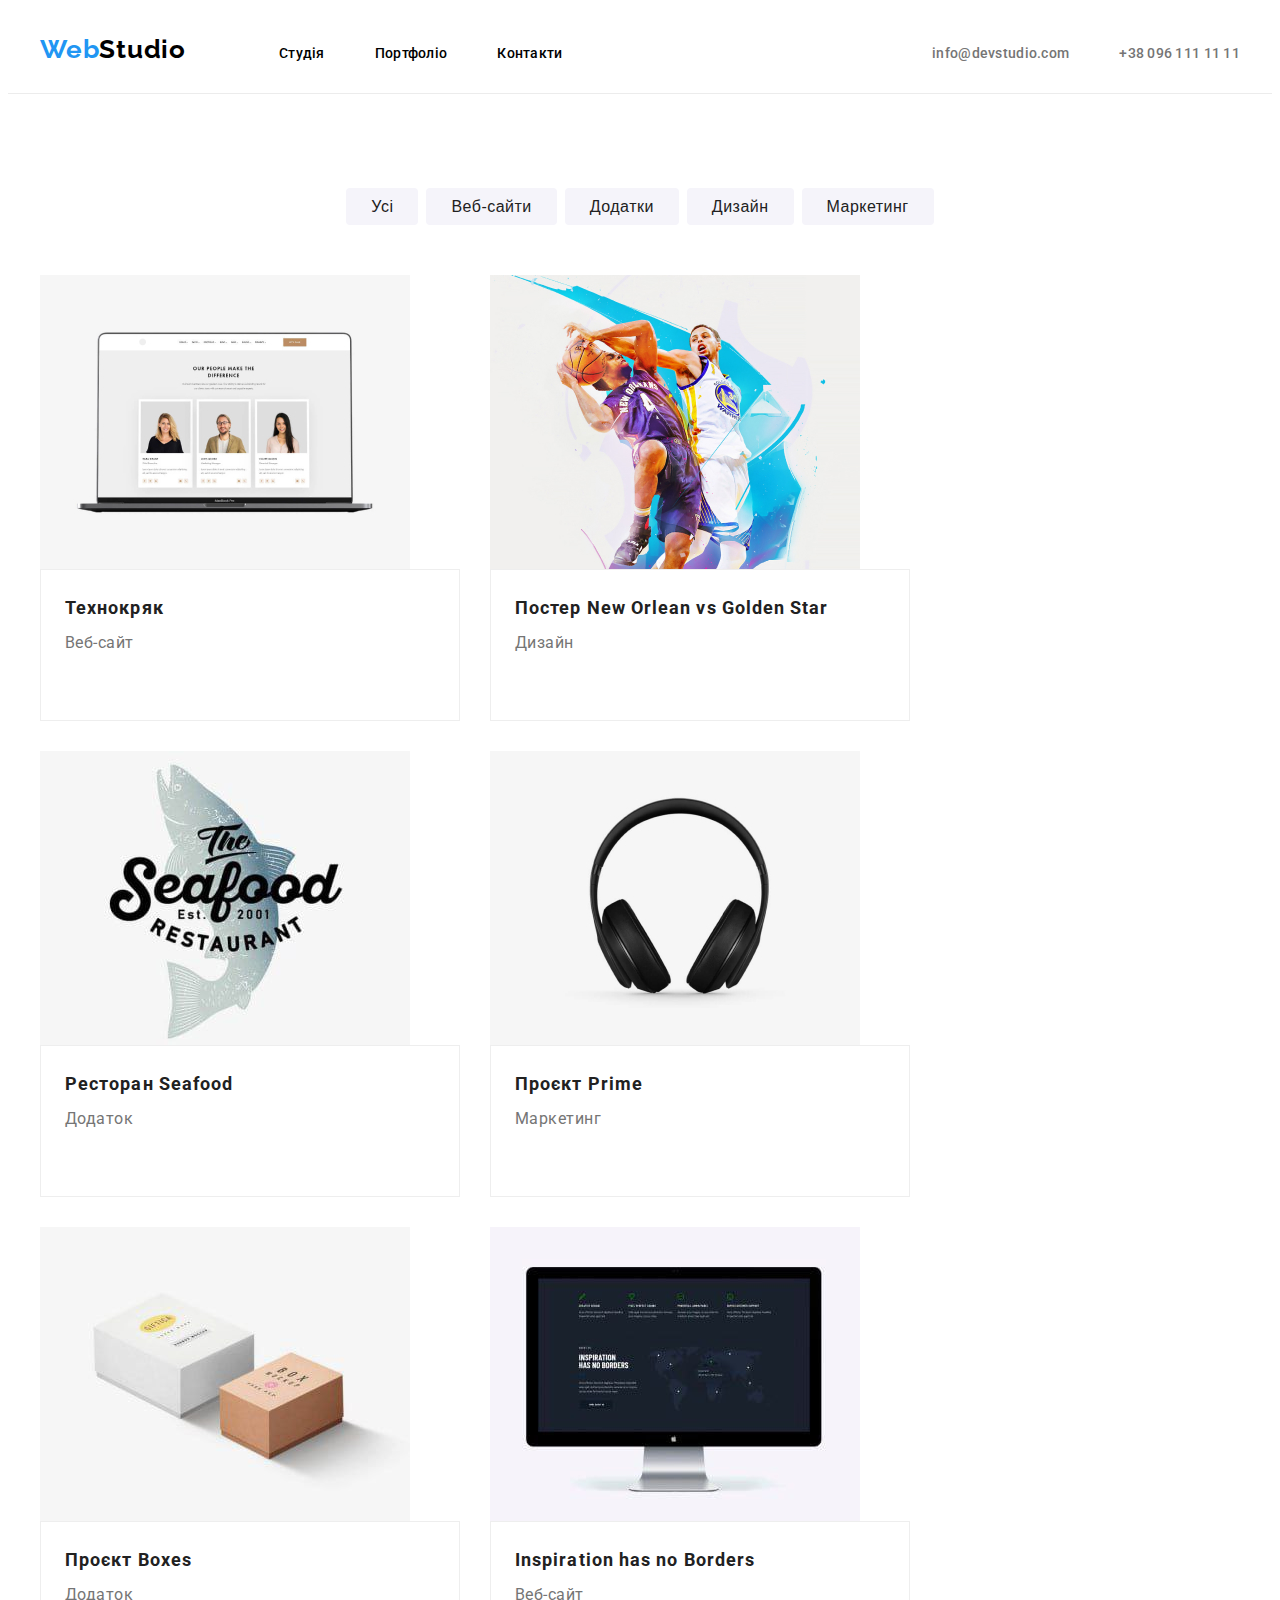
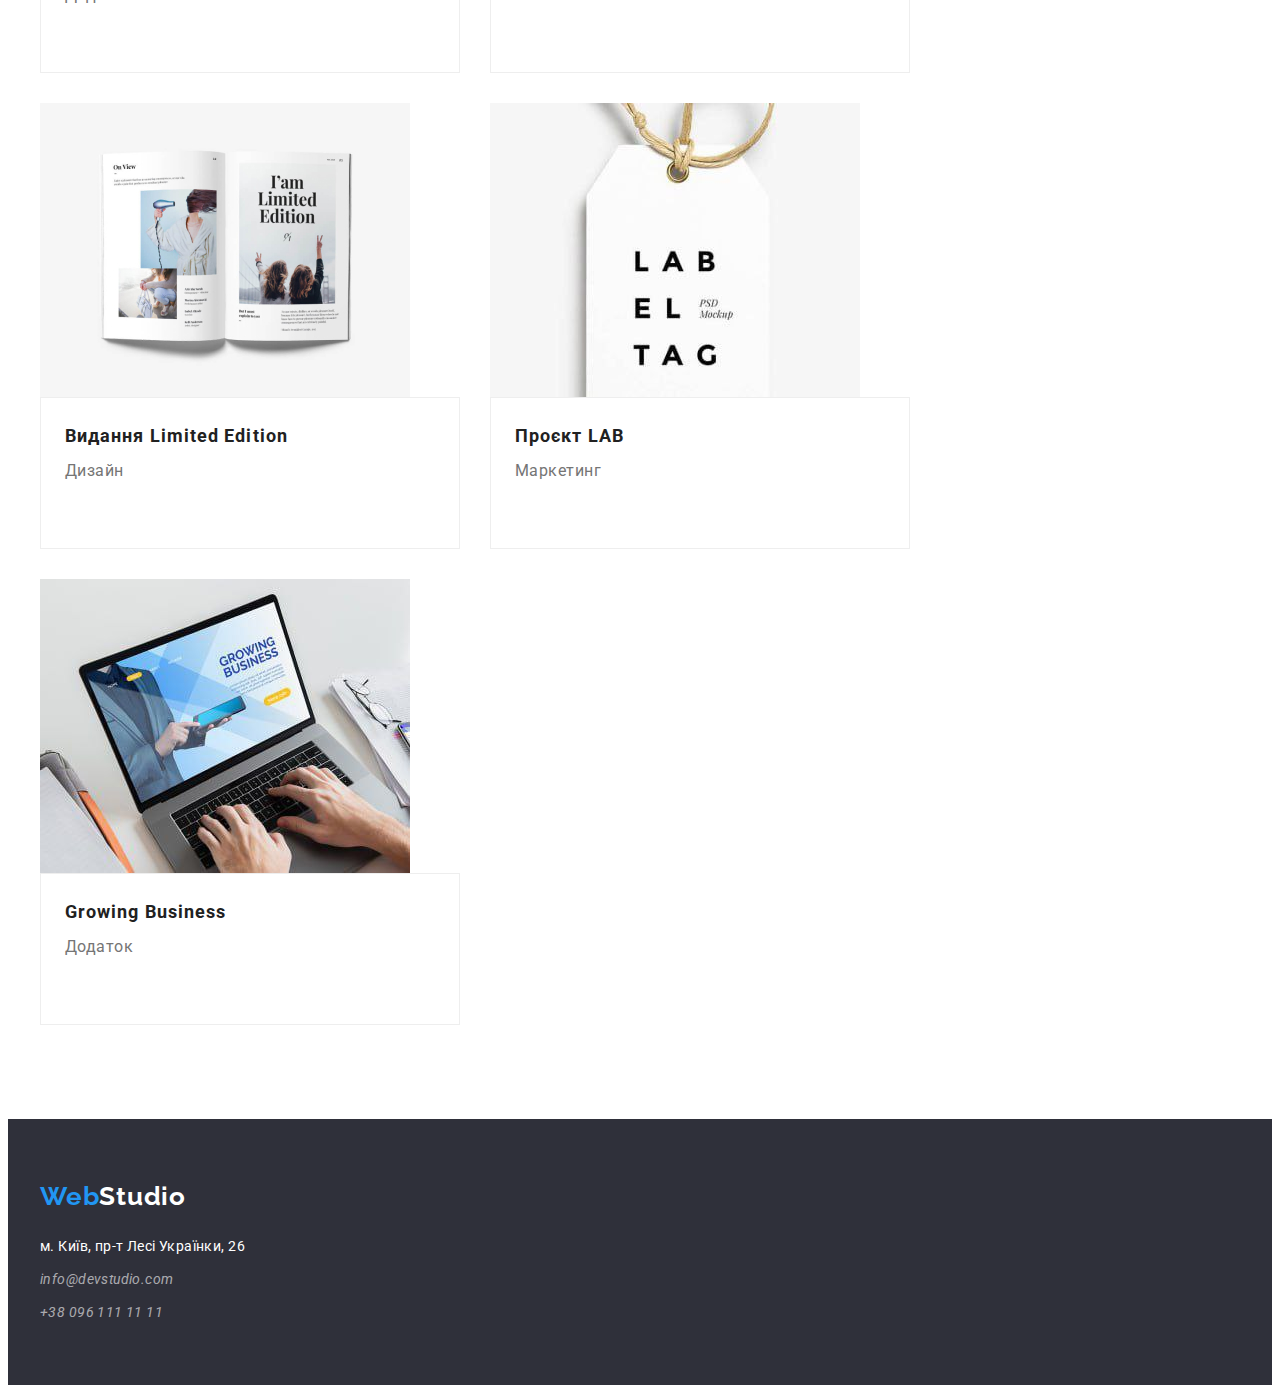
==== pages/portfolio.html @ dfdbd773 "Update and rename portfolio.html to pages/portfolio.html" ====
<!DOCTYPE html>
<html lang="en">
  <head>
    <meta charset="UTF-8" />
    <meta name="viewport" content="width=device-width, initial-scale=1.0" />
    <title>Document</title>
    <link rel="stylesheet" href="https://cdnjs.cloudflare.com/ajax/libs/modern-normalize/3.0.1/modern-normalize.min.css" integrity="sha512-q6WgHqiHlKyOqslT/lgBgodhd03Wp4BEqKeW6nNtlOY4quzyG3VoQKFrieaCeSnuVseNKRGpGeDU3qPmabCANg==" crossorigin="anonymous" referrerpolicy="no-referrer"/>
    <link rel="preconnect" href="https://fonts.googleapis.com">
    <link rel="preconnect" href="https://fonts.gstatic.com" crossorigin>
    <link href="https://fonts.googleapis.com/css2?family=Raleway:ital,wght@0,100..900;1,100..900&family=Roboto:ital,wght@0,100;0,300;0,400;0,500;0,700;0,900;1,100;1,300;1,400;1,500;1,700;1,900&display=swap" rel="stylesheet">
    <link rel="stylesheet" href="../css/reset.css" />
    <link rel="stylesheet" href="../css/styles.css" />
  </head>
  <body>
    <header>
      <!-- шляпа сторінки -->
      <div class="container header-bucket">
        <a href="./index.html" class="header-logo"
          ><span class="header-web">Web</span>Studio</a
        >
        <nav class="header-nav">
          <ul class="header-items">
            <li class="header-element">
              <a href="../index.html" class="header-massege">Студія</a>
            </li>
            <li class="header-element">
              <a href="./pages/portfolio.html" class="header-massege"
                >Портфоліо</a
              >
            </li>
            <li class="header-element">
              <a href="" class="header-massege">Контакти</a>
            </li>
          </ul>
        </nav>
        <ul class="header-list">
          <li class="header-item">
            <a href="mailto:info@devstudio.com" class="header-link"
              >info@devstudio.com</a
            >
          </li>
          <li class="header-item">
            <a href="tel:+380961111111" class="header-link"
              >+38 096 111 11 11</a
            >
          </li>
        </ul>
      </div>
    </header>
    <main>
      <!-- кнопки --> 
      <section class="works">
        <div class="container">
          <ul class="works-lists">
            <li class="works-element">
              <button type="button" class="works-btn">Усі</button>
            </li>
            <li class="works-element">
              <button type="button" class="works-btn">Веб-сайти</button>
            </li>
            <li class="works-element">
              <button type="button" class="works-btn">Додатки</button>
            </li>
            <li class="works-element">
              <button type="button" class="works-btn">Дизайн</button>
            </li>
            <li class="works-element">
              <button type="button" class="works-btn">Маркетинг</button>
            </li>
          </ul>
        <!-- наші роботи -->
          <ul class="works-list">
            <li class="works-item">
              <img
                src="../imgs/three.jpg" alt="Технокряк" class="works-img"
              />
              <div class="works-box">
              <h3 class="works-subtitle">Технокряк</h3>
              <p class="works-text">Веб-сайт</p>
              </div>
            </li>
            <li class="works-item">
              <img
                src="../imgs/basketbol.jpg" alt="Постер New Orlean vs Golden Star" class="works-img"
              />
              <div class="works-box">
              <h3 class="works-subtitle">Постер New Orlean vs Golden Star</h3>
              <p class="works-text">Дизайн</p>
              </div>
            </li>
            <li class="works-item">
              <img
                src="../imgs/fish.jpg" alt="Ресторан Seafood" class="works-img"
              />
              <div class="works-box">
              <h3 class="works-subtitle">Ресторан Seafood</h3>
              <p class="works-text">Додаток</p>
              </div>
            </li>
            <li class="works-item">
              <img
                src="../imgs/headphone.jpg" alt="Проєкт Prime" class="works-img"
              />
              <div class="works-box">
              <h3 class="works-subtitle">Проєкт Prime</h3>
              <p class="works-text">Маркетинг</p>
              </div>
            </li>
            <li class="works-item">
              <img
                src="../imgs/box.jpg" alt="Проєкт Boxes" class="works-img"
              />
              <div class="works-box">
              <h3 class="works-subtitle">Проєкт Boxes</h3>
              <p class="works-text">Додаток</p>
              </div>
            </li>
            <li class="works-item">
              <img
                src="../imgs/pk.jpg" alt="Inspiration has no Borders" class="works-img"
              />
              <div class="works-box">
              <h3 class="works-subtitle">Inspiration has no Borders</h3>
              <p class="works-text">Веб-сайт</p>
              </div>
            </li>
            <li class="works-item">
              <img
                src="../imgs/book.jpg" alt="Видання Limited Edition" class="works-img"
              />
              <div class="works-box">
              <h3 class="works-subtitle">Видання Limited Edition</h3>
              <p class="works-text">Дизайн</p>
              </div>
            </li>
            <li class="works-item">
              <img 
                src="../imgs/tea.jpg" alt="Проєкт LAB" class="works-img" 
              />
              <div class="works-box">
              <h3 class="works-subtitle">Проєкт LAB</h3>
              <p class="works-text">Маркетинг</p>
              </div>
            </li>
            <li class="works-item">
              <img
                src="../imgs/noytbook.jpg" alt="Growing Business" class="works-img"
              />
              <div class="works-box">
              <h3 class="works-subtitle">Growing Business</h3>
              <p class="works-text">Додаток</p>
              </div>
            </li>
          </ul>
        </div>
      </section>
    </main>
    <footer class="footer">
      <!-- ще інфа про нас -->
      <div class="container">
        <a href="./index.html" class="footer-link"
          ><span class="footer-web">Web</span>Studio</a
        >
        <address class="adress">
          <ul class="footer-list">
            <li class="footer-item">
              <a
                class="footer-adress"
                href="https://www.google.com/maps/search/%D0%BC.+%D0%9A%D0%B8%D1%97%D0%B2,+%D0%BF%D1%80-%D1%82+%D0%9B%D0%B5%D1%81%D1%96+%D0%A3%D0%BA%D1%80%D0%B0%D1%97%D0%BD%D0%BA%D0%B8,+26/@50.4728014,30.4060494,12z/data=!3m1!4b1?entry=ttu&g_ep=EgoyMDI0MTAyMy4wIKXMDSoASAFQAw%3D%3D"
                target="_blank"
                >м. Київ, пр-т Лесі Українки, 26</a
              >
            </li>
            <li class="footer-element">
              <a href="mailto:info@devstudio.com" class="footer-info"
                >info@devstudio.com</a
              >
            </li>
            <li class="footer-element">
              <a href="tel:+380961111111" class="footer-tel"
                >+38 096 111 11 11</a
              >
            </li>
          </ul>
        </address>
      </div>
    </footer>
  </body>
</html>
---- css/styles.css ----
:root {
  --background-color: #fff;
  --title-color: #212121;
  --button-color: #2196f3;
  --text-color: #757575;
  --footer-color: #2f303a;
  --footertext-color: #ffffff99;
  --backgroundbuttons-color: #f5f4fa;
  --logo-color: #000;
  --box-color: #eee;
  --line-color: #ECECEC;
}

.container {
  width: 1200px;
  margin-left: auto;
  margin-right: auto;
  padding-left: 15px;
  padding-right: 15px;
}

/* мені дали мандарин */

body {
  font-family: Roboto;
}

/* я замучавчя це все писать */

header {
  padding-top: 24px;
  padding-bottom: 25px;
  border-bottom: 1px solid var(--line-color);
}


.header-bucket {
  display: flex;
  align-items: baseline;
}

.header-logo {
  color: var(--logo-color);
  font-family: Raleway;
  font-size: 26px;
  font-weight: 700;
  line-height: 1.38;
  letter-spacing: 0.78px;
  margin-right: 93px;
}

.header-web {
  color: var(--button-color);
  font-family: Raleway;
  font-size: 26px;
  font-weight: 700;
  line-height: 1.38;
  letter-spacing: 0.78px;
}


.header-items {
  display: flex;
  align-items: baseline;
  gap: 50px;
}

.header-massege {
  color: var(--titles-color);
  font-size: 14px;
  font-weight: 500;
  line-height: 1.14;
  letter-spacing: 0.28px;
}

.header-massege:hover {
  color: var(--button-color);
}


.header-list {
  display: flex;
  align-items: baseline;
  gap: 50px;
  margin-left: auto;
}

.header-link {
  color: var(--text-color);
  font-size: 14px;
  font-weight: 500;
  line-height: 1.14;
  letter-spacing: 0.28px;
}


.header-link:hover {
  color: var(--button-color);
}

/* щяс новий год а я це пишу..... */

.works {
  padding-top: 94px;
  padding-bottom: 94px;
}


.works-lists {
  display: flex;
  gap: 8px;
  justify-content: center;
  margin-bottom: 50px;
}

.works-btn {
  color: var(--title-color);
  text-align: center;
  font-size: 16px;
  font-weight: 500;
  line-height: 1.6;
  letter-spacing: 0.48px;
  background: var(--backgroundbuttons-color);
  border: none;
  padding: 6px 25px;
  border-radius: 4px;
}


.works-btn:hover {
  color: var(--background-color);
  background: var(--button-color);
  box-shadow: 0px 3px 1px 0px 
    rgba(0, 0, 0, 0.1),
     0px 1px 2px 0px 
  rgba(0, 0, 0, 0.08), 
    0px 2px 2px 0px 
   rgba(0, 0, 0, 0.12);
}

.works-list {
  display: flex;
  flex-wrap: wrap;
  gap: 30px;
}


.works-box {
  border: 1px solid var(--box-color);
  background: var(--background-color);
  width: 370px;
  height: 110px;
  padding: 20px 24px;
}

.works-subtitle {
  color: var(--title-color);
  font-size: 18px;
  font-weight: 700;
  line-height: 2;
  letter-spacing: 1.08px;
}

.works-text {
  color: var(--text-color);
  font-size: 16px;
  font-weight: 400;
  line-height: 1.66;
  letter-spacing: 0.48px;
  margin-top: 4px;
}

/* я хочу олівє */

footer {
  background-color: #2f303a;
  padding-top: 60px;
  padding-bottom: 60px;
}
 

.footer-web {
  color: var(--button-color);
  font-family: Raleway;
  font-size: 26px;
  font-weight: 700;
  line-height: 1.38;
  letter-spacing: 0.78px;
}
 

.footer-link {
  color: var(--background-color);
  font-family: Raleway;
  font-size: 26px;
  font-weight: 700;
  line-height: 1.38;
  letter-spacing: 0.78px;
  margin-bottom: 20px;
}

.footer-adress {
  color: var(--background-color);
  font-size: 14px;
  font-weight: 400;
  line-height: 1.71;
  letter-spacing: 0.42px;
  font-style: normal;
}

.footer-item {
  margin-top: 20px;
}

.footer-element {
  margin-top: 9px;
  margin-bottom: 9px;
}

.footer-element:last-child {
  margin-bottom: 0px;
}
 
.footer-info {
  color: rgba(255, 255, 255, 0.6);
  font-size: 14px;
  font-weight: 400;
  line-height: 1.71;
  letter-spacing: 0.42px;
}

.footer-tel {
  color: rgba(255, 255, 255, 0.6);
  font-size: 14px;
  font-weight: 400;
  line-height: 1.71;
  letter-spacing: 0.42px;
}
  /* урааа я іду їсти! */
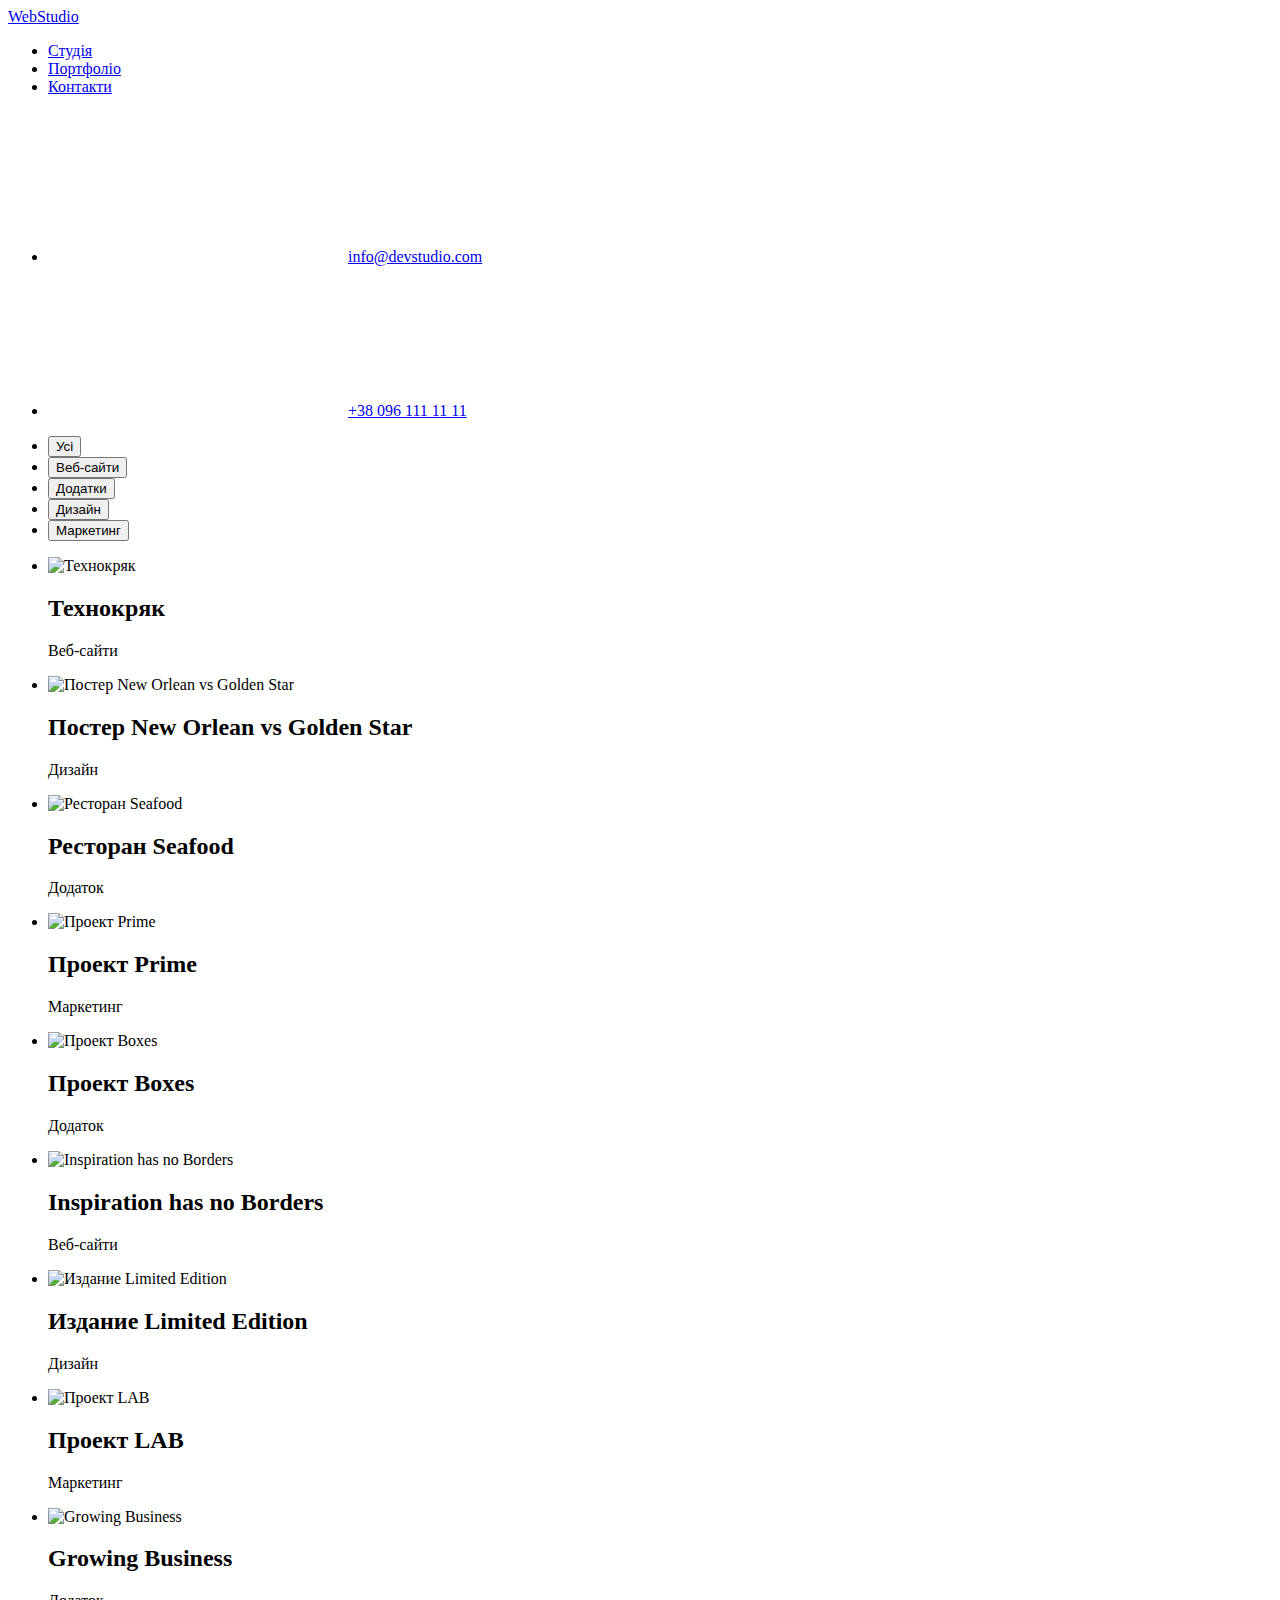
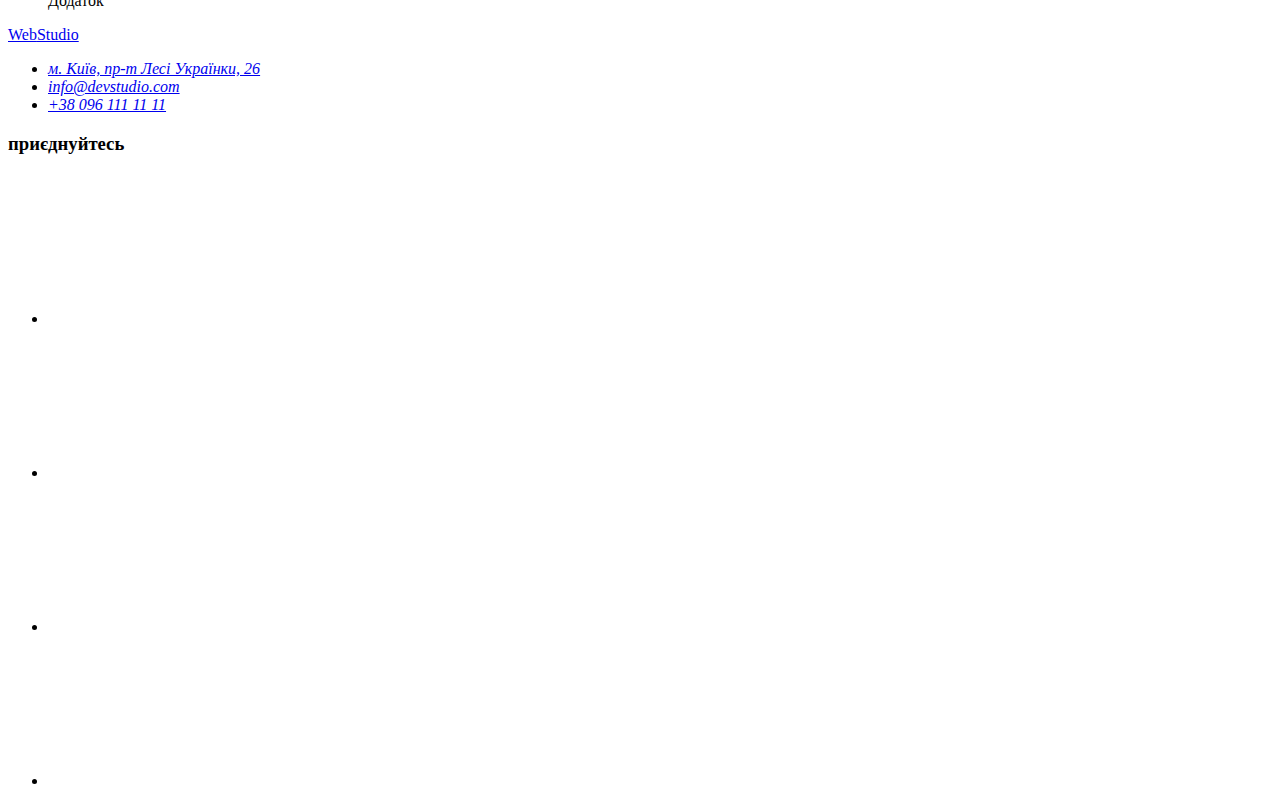
==== commit 0ef811b9: "Update portfolio.html" ====
--- a/pages/portfolio.html
+++ b/pages/portfolio.html
@@ -3,186 +3,247 @@
   <head>
     <meta charset="UTF-8" />
     <meta name="viewport" content="width=device-width, initial-scale=1.0" />
-    <title>Document</title>
-    <link rel="stylesheet" href="https://cdnjs.cloudflare.com/ajax/libs/modern-normalize/3.0.1/modern-normalize.min.css" integrity="sha512-q6WgHqiHlKyOqslT/lgBgodhd03Wp4BEqKeW6nNtlOY4quzyG3VoQKFrieaCeSnuVseNKRGpGeDU3qPmabCANg==" crossorigin="anonymous" referrerpolicy="no-referrer"/>
-    <link rel="preconnect" href="https://fonts.googleapis.com">
-    <link rel="preconnect" href="https://fonts.gstatic.com" crossorigin>
-    <link href="https://fonts.googleapis.com/css2?family=Raleway:ital,wght@0,100..900;1,100..900&family=Roboto:ital,wght@0,100;0,300;0,400;0,500;0,700;0,900;1,100;1,300;1,400;1,500;1,700;1,900&display=swap" rel="stylesheet">
-    <link rel="stylesheet" href="../css/reset.css" />
-    <link rel="stylesheet" href="../css/styles.css" />
+    <title>WebStudio</title>
+    <link rel="preconnect" href="https://fonts.googleapis.com" />
+    <link rel="preconnect" href="https://fonts.gstatic.com" crossorigin />
+    <link
+      href="https://fonts.googleapis.com/css2?family=Raleway:ital,wght@0,100..900;1,100..900&family=Roboto:ital,wght@0,100;0,300;0,400;0,500;0,700;0,900;1,100;1,300;1,400;1,500;1,700;1,900&display=swap"
+      rel="stylesheet"
+    />
+    <link rel="stylesheet" href="https://cdnjs.cloudflare.com/ajax/libs/modern-normalize/3.0.1/modern-normalize.min.css" integrity="sha512-q6WgHqiHlKyOqslT/lgBgodhd03Wp4BEqKeW6nNtlOY4quzyG3VoQKFrieaCeSnuVseNKRGpGeDU3qPmabCANg==" crossorigin="anonymous" referrerpolicy="no-referrer" />
+    <link rel="stylesheet" href="./css-file/reset.css" />
+    <link rel="stylesheet" href="./css-file/portfolio.css" />
   </head>
   <body>
-    <header>
-      <!-- шляпа сторінки -->
-      <div class="container header-bucket">
+    <!-- Навігація сайту -->
+    <header class="header">
+      <div class="conteiner header-box">
         <a href="./index.html" class="header-logo"
-          ><span class="header-web">Web</span>Studio</a
+          ><span class="Web">Web</span><span class="Studio">Studio</span></a
         >
-        <nav class="header-nav">
-          <ul class="header-items">
-            <li class="header-element">
-              <a href="../index.html" class="header-massege">Студія</a>
-            </li>
-            <li class="header-element">
-              <a href="./pages/portfolio.html" class="header-massege"
-                >Портфоліо</a
-              >
-            </li>
-            <li class="header-element">
-              <a href="" class="header-massege">Контакти</a>
+        <nav class="header-navigation">
+          <ul class="header-list">
+            <li class="header-item">
+              <a href="./index.html" class="header-contact">Студія</a>
+            </li>
+            <li class="header-item">
+              <a href="./portfolio.html" class="header-contact">Портфоліо</a>
+            </li>
+            <li class="header-item">
+              <a href="#" class="header-contact">Контакти</a>
             </li>
           </ul>
         </nav>
-        <ul class="header-list">
-          <li class="header-item">
-            <a href="mailto:info@devstudio.com" class="header-link"
-              >info@devstudio.com</a
-            >
+        <ul class="header-items">
+          <li class="header-elemet">
+              
+            <a href="mailto:info@devstudio.com" class="header-link"> <svg class="header-icon">
+              <use href="./image/symbol-defs.svg#icon-envelope"></use>
+            </svg>info@devstudio.com</a>
           </li>
-          <li class="header-item">
-            <a href="tel:+380961111111" class="header-link"
-              >+38 096 111 11 11</a
-            >
+          <li class="header-elemet">
+            <a href="tel:+380961111111" class="header-link"> 
+              <svg class="header-icon">
+              <use href="./image/symbol-defs.svg#icon-smartphone"></use>
+            </svg>+38 096 111 11 11</a>
           </li>
         </ul>
       </div>
     </header>
-    <main>
-      <!-- кнопки --> 
-      <section class="works">
-        <div class="container">
-          <ul class="works-lists">
-            <li class="works-element">
-              <button type="button" class="works-btn">Усі</button>
-            </li>
-            <li class="works-element">
-              <button type="button" class="works-btn">Веб-сайти</button>
-            </li>
-            <li class="works-element">
-              <button type="button" class="works-btn">Додатки</button>
-            </li>
-            <li class="works-element">
-              <button type="button" class="works-btn">Дизайн</button>
-            </li>
-            <li class="works-element">
-              <button type="button" class="works-btn">Маркетинг</button>
-            </li>
-          </ul>
-        <!-- наші роботи -->
-          <ul class="works-list">
-            <li class="works-item">
-              <img
-                src="../imgs/three.jpg" alt="Технокряк" class="works-img"
-              />
-              <div class="works-box">
-              <h3 class="works-subtitle">Технокряк</h3>
-              <p class="works-text">Веб-сайт</p>
-              </div>
-            </li>
-            <li class="works-item">
-              <img
-                src="../imgs/basketbol.jpg" alt="Постер New Orlean vs Golden Star" class="works-img"
-              />
-              <div class="works-box">
-              <h3 class="works-subtitle">Постер New Orlean vs Golden Star</h3>
-              <p class="works-text">Дизайн</p>
-              </div>
-            </li>
-            <li class="works-item">
-              <img
-                src="../imgs/fish.jpg" alt="Ресторан Seafood" class="works-img"
-              />
-              <div class="works-box">
-              <h3 class="works-subtitle">Ресторан Seafood</h3>
-              <p class="works-text">Додаток</p>
-              </div>
-            </li>
-            <li class="works-item">
-              <img
-                src="../imgs/headphone.jpg" alt="Проєкт Prime" class="works-img"
-              />
-              <div class="works-box">
-              <h3 class="works-subtitle">Проєкт Prime</h3>
-              <p class="works-text">Маркетинг</p>
-              </div>
-            </li>
-            <li class="works-item">
-              <img
-                src="../imgs/box.jpg" alt="Проєкт Boxes" class="works-img"
-              />
-              <div class="works-box">
-              <h3 class="works-subtitle">Проєкт Boxes</h3>
-              <p class="works-text">Додаток</p>
-              </div>
-            </li>
-            <li class="works-item">
-              <img
-                src="../imgs/pk.jpg" alt="Inspiration has no Borders" class="works-img"
-              />
-              <div class="works-box">
-              <h3 class="works-subtitle">Inspiration has no Borders</h3>
-              <p class="works-text">Веб-сайт</p>
-              </div>
-            </li>
-            <li class="works-item">
-              <img
-                src="../imgs/book.jpg" alt="Видання Limited Edition" class="works-img"
-              />
-              <div class="works-box">
-              <h3 class="works-subtitle">Видання Limited Edition</h3>
-              <p class="works-text">Дизайн</p>
-              </div>
-            </li>
-            <li class="works-item">
-              <img 
-                src="../imgs/tea.jpg" alt="Проєкт LAB" class="works-img" 
-              />
-              <div class="works-box">
-              <h3 class="works-subtitle">Проєкт LAB</h3>
-              <p class="works-text">Маркетинг</p>
-              </div>
-            </li>
-            <li class="works-item">
-              <img
-                src="../imgs/noytbook.jpg" alt="Growing Business" class="works-img"
-              />
-              <div class="works-box">
-              <h3 class="works-subtitle">Growing Business</h3>
-              <p class="works-text">Додаток</p>
+    <main class="main">
+      <!-- наше портфоліо -->
+      <section class="project">
+        <div class="conteiner">
+          <ul class="project-list">
+            <li class="project-element">
+              <button type="button" class="project-btn">Усі</button>
+            </li>
+            <li class="project-element">
+              <button type="button" class="project-btn">Веб-сайти</button>
+            </li>
+            <li class="project-element">
+              <button type="button" class="project-btn">Додатки</button>
+            </li>
+            <li class="project-element">
+              <button type="button" class="project-btn">Дизайн</button>
+            </li>
+            <li class="project-element">
+              <button type="button" class="project-btn">Маркетинг</button>
+            </li>
+          </ul>
+
+          <!-- Наші проекти та інше -->
+          <ul class="project-item">
+            <li class="project-items">
+              <img
+                src="./image/tehno.webp"
+                alt="Технокряк"
+                class="project-img"
+              />
+              <div class="project-background">
+                <h2 class="project-title">Технокряк</h2>
+                <p class="project-text">Веб-сайти</p>
+              </div>
+            </li>
+            <li class="project-items">
+              <img
+                src="./image/orlean.webp"
+                alt="Постер New Orlean vs Golden Star"
+                class="project-img"
+              />
+              <div class="project-background">
+                <h2 class="project-title">Постер New Orlean vs Golden Star</h2>
+                <p class="project-text">Дизайн</p>
+              </div>
+            </li>
+            <li class="project-items">
+              <img
+                src="./image/seafood.webp"
+                alt="Ресторан Seafood"
+                class="project-img"
+              />
+              <div class="project-background">
+                <h2 class="project-title">Ресторан Seafood</h2>
+                <p class="project-text">Додаток</p>
+              </div>
+            </li>
+
+            <li class="project-items">
+              <img
+                src="./image/prime.webp"
+                alt="Проект Prime"
+                class="project-img"
+              />
+              <div class="project-background">
+                <h2 class="project-title">Проект Prime</h2>
+                <p class="project-text">Маркетинг</p>
+              </div>
+            </li>
+
+            <li class="project-items">
+              <img
+                src="./image/boxes.webp"
+                alt="Проект Boxes"
+                class="project-img"
+              />
+              <div class="project-background">
+                <h2 class="project-title">Проект Boxes</h2>
+                <p class="project-text">Додаток</p>
+              </div>
+            </li>
+
+            <li class="project-items">
+              <img
+                src="./image/inspiration.webp"
+                alt="Inspiration has no Borders"
+                class="project-img"
+              />
+              <div class="project-background">
+                <h2 class="project-title">Inspiration has no Borders</h2>
+                <p class="project-text">Веб-сайти</p>
+              </div>
+            </li>
+            <li class="project-items">
+              <img
+                src="./image/limited.webp"
+                alt="Изданиe Limited Edition"
+                class="project-img"
+              />
+              <div class="project-background">
+                <h2 class="project-title">Издание Limited Edition</h2>
+                <p class="project-text">Дизайн</p>
+              </div>
+            </li>
+
+            <li class="project-items">
+              <img
+                src="./image/lab.webp"
+                alt="Проект LAB"
+                class="project-img"
+              />
+              <div class="project-background">
+                <h2 class="project-title">Проект LAB</h2>
+                <p class="project-text">Маркетинг</p>
+              </div>
+            </li>
+
+            <li class="project-items">
+              <img
+                src="./image/growing.webp"
+                alt="Growing Business"
+                class="project-img"
+              />
+              <div class="project-background">
+                <h2 class="project-title">Growing Business</h2>
+                <p class="project-text">Додаток</p>
               </div>
             </li>
           </ul>
         </div>
       </section>
     </main>
+    <!-- footer -->
     <footer class="footer">
-      <!-- ще інфа про нас -->
-      <div class="container">
-        <a href="./index.html" class="footer-link"
-          ><span class="footer-web">Web</span>Studio</a
+      <div class="conteiner footer-box">
+        <div>
+        <a href="./index.html" class="footer-logo"
+          ><span class="footer-Web">Web</span
+          ><span class="footer-Studio">Studio</span></a
         >
-        <address class="adress">
+        <address class="footer-address">
           <ul class="footer-list">
             <li class="footer-item">
               <a
-                class="footer-adress"
-                href="https://www.google.com/maps/search/%D0%BC.+%D0%9A%D0%B8%D1%97%D0%B2,+%D0%BF%D1%80-%D1%82+%D0%9B%D0%B5%D1%81%D1%96+%D0%A3%D0%BA%D1%80%D0%B0%D1%97%D0%BD%D0%BA%D0%B8,+26/@50.4728014,30.4060494,12z/data=!3m1!4b1?entry=ttu&g_ep=EgoyMDI0MTAyMy4wIKXMDSoASAFQAw%3D%3D"
-                target="_blank"
+                href="https://maps.app.goo.gl/9KhWRnAvHuJaTDVs8"
+                class="footer-maps"
                 >м. Київ, пр-т Лесі Українки, 26</a
               >
             </li>
-            <li class="footer-element">
-              <a href="mailto:info@devstudio.com" class="footer-info"
+            <li class="footer-item">
+              <a href="mailto:info@devstudio.com" class="footer-link"
                 >info@devstudio.com</a
               >
             </li>
-            <li class="footer-element">
-              <a href="tel:+380961111111" class="footer-tel"
+            <li class="footer-item">
+              <a href="tel:+380961111111" class="footer-link"
                 >+38 096 111 11 11</a
               >
             </li>
           </ul>
         </address>
+      </div>
+        <div class="footer-boxx">
+          <h3 class="footer-title">приєднуйтесь</h3>
+          <ul class="footer-items">
+            <li>
+              <a href="#" class="footer-internet">
+                <svg class="footer-icon">
+                  <use href="./image/symbol-defs.svg#icon-instagram"></use>
+                </svg>
+              </a>
+            </li>
+            <li>
+              <a href="#" class="footer-internet">
+                <svg class="footer-icon">
+                  <use href="./image/symbol-defs.svg#icon-twitter"></use>
+                </svg>
+              </a>
+            </li>
+            <li> <a href="#" class="footer-internet">
+              <svg class="footer-icon">
+                <use href="./image/symbol-defs.svg#icon-facebook"></use>
+              </svg>
+            </a>
+          </li>
+            <li>
+              <a href="#" class="footer-internet">
+                <svg class="footer-icon">
+                  <use href="./image/symbol-defs.svg#icon-linkedin"></use>
+                </svg>
+              </a>
+            </li>
+          </ul>
+        </div>
       </div>
     </footer>
   </body>
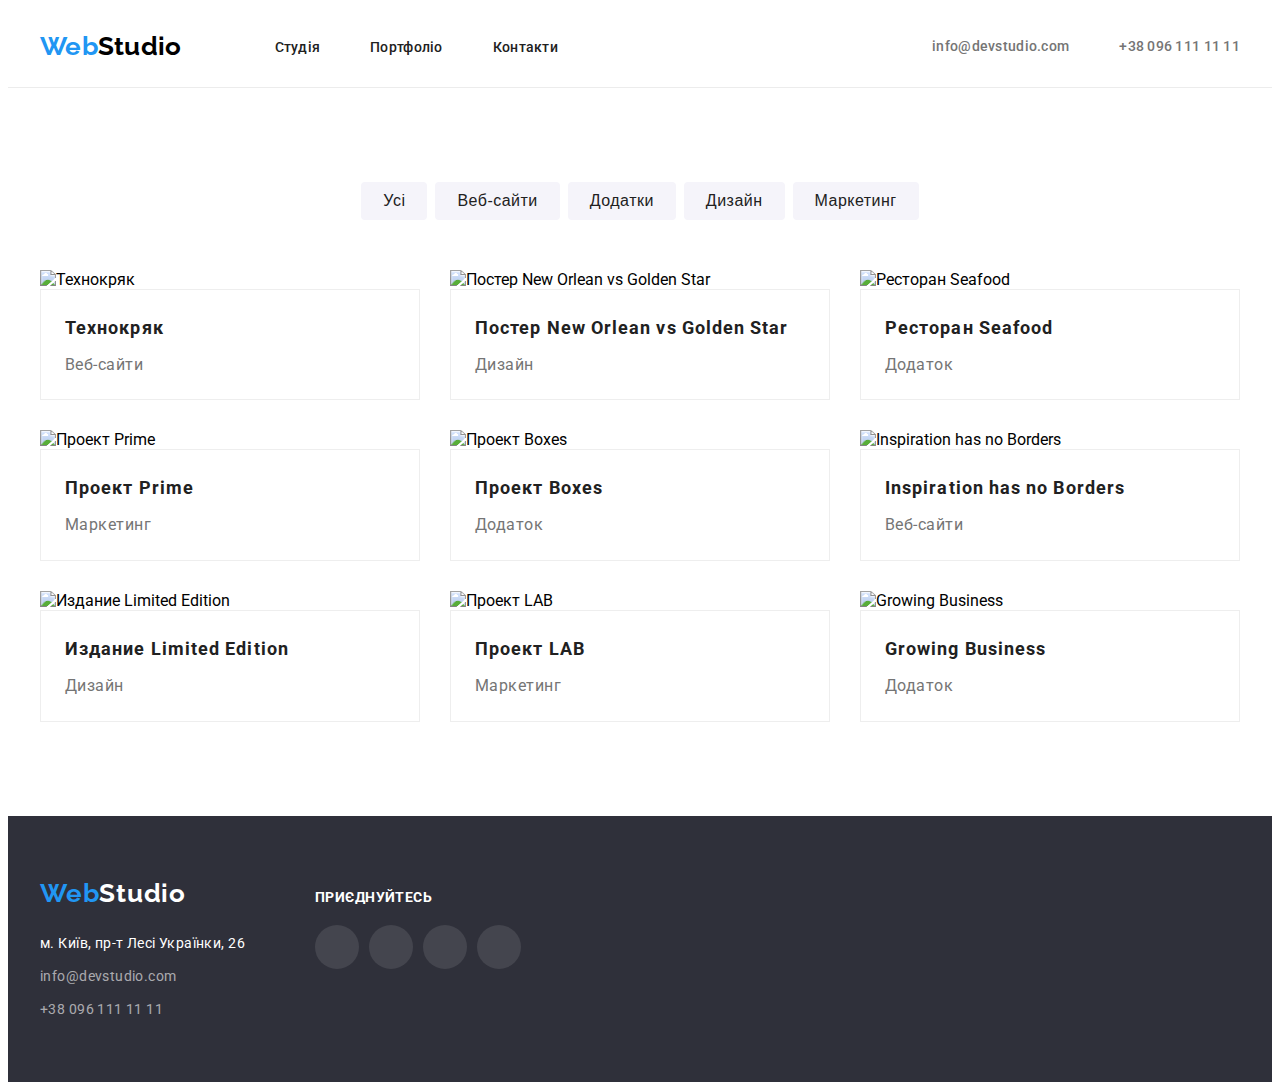
==== commit 16935ede: "Update portfolio.html" ====
--- a/pages/portfolio.html
+++ b/pages/portfolio.html
@@ -3,19 +3,16 @@
   <head>
     <meta charset="UTF-8" />
     <meta name="viewport" content="width=device-width, initial-scale=1.0" />
-    <title>WebStudio</title>
-    <link rel="preconnect" href="https://fonts.googleapis.com" />
-    <link rel="preconnect" href="https://fonts.gstatic.com" crossorigin />
-    <link
-      href="https://fonts.googleapis.com/css2?family=Raleway:ital,wght@0,100..900;1,100..900&family=Roboto:ital,wght@0,100;0,300;0,400;0,500;0,700;0,900;1,100;1,300;1,400;1,500;1,700;1,900&display=swap"
-      rel="stylesheet"
-    />
+    <title>Document</title>
     <link rel="stylesheet" href="https://cdnjs.cloudflare.com/ajax/libs/modern-normalize/3.0.1/modern-normalize.min.css" integrity="sha512-q6WgHqiHlKyOqslT/lgBgodhd03Wp4BEqKeW6nNtlOY4quzyG3VoQKFrieaCeSnuVseNKRGpGeDU3qPmabCANg==" crossorigin="anonymous" referrerpolicy="no-referrer" />
-    <link rel="stylesheet" href="./css-file/reset.css" />
-    <link rel="stylesheet" href="./css-file/portfolio.css" />
+    <link rel="preconnect" href="https://fonts.googleapis.com">
+    <link rel="preconnect" href="https://fonts.gstatic.com" crossorigin>
+    <link href="https://fonts.googleapis.com/css2?family=Raleway:ital,wght@0,100..900;1,100..900&family=Roboto:ital,wght@0,100;0,300;0,400;0,500;0,700;0,900;1,100;1,300;1,400;1,500;1,700;1,900&display=swap" rel="stylesheet">
+    <link rel="stylesheet" href="../css/reset.css" />
+    <link rel="stylesheet" href="../css/styles.css" />
   </head>
   <body>
-    <!-- Навігація сайту -->
+    <!---->
     <header class="header">
       <div class="conteiner header-box">
         <a href="./index.html" class="header-logo"
@@ -51,7 +48,7 @@
       </div>
     </header>
     <main class="main">
-      <!-- наше портфоліо -->
+      <!---->
       <section class="project">
         <div class="conteiner">
           <ul class="project-list">
@@ -182,32 +179,28 @@
         </div>
       </section>
     </main>
-    <!-- footer -->
+    <!---->
     <footer class="footer">
       <div class="conteiner footer-box">
         <div>
         <a href="./index.html" class="footer-logo"
           ><span class="footer-Web">Web</span
-          ><span class="footer-Studio">Studio</span></a
-        >
+          ><span class="footer-Studio">Studio</span></a>
         <address class="footer-address">
           <ul class="footer-list">
             <li class="footer-item">
               <a
                 href="https://maps.app.goo.gl/9KhWRnAvHuJaTDVs8"
                 class="footer-maps"
-                >м. Київ, пр-т Лесі Українки, 26</a
-              >
+                >м. Київ, пр-т Лесі Українки, 26</a>
             </li>
             <li class="footer-item">
               <a href="mailto:info@devstudio.com" class="footer-link"
-                >info@devstudio.com</a
-              >
+                >info@devstudio.com</a>
             </li>
             <li class="footer-item">
               <a href="tel:+380961111111" class="footer-link"
-                >+38 096 111 11 11</a
-              >
+                >+38 096 111 11 11</a>
             </li>
           </ul>
         </address>
--- a/css/styles.css
+++ b/css/styles.css
@@ -0,0 +1,287 @@
+:root {
+  --mini-text-color: #757575;
+  --max-text-color: #212121;
+  --primary-color: #ffffff;
+  --header-footer-background-color: #2f303a;
+  --team-background-color: #f5f4fa;
+  --button-backgrouhd-color: #2196f3;
+  --logo-color: #000000;
+  --mini-text-footer-color: rgba(255, 255, 255, 0.6);
+  --min-background-color: #ececec;
+  --background-border-color: #EEEEEE;
+  --box-shadow-portfolio-color: 0px 1px 1px 0px rgba(0, 0, 0, 0.12), 0px 4px 4px 0px rgba(0, 0, 0, 0.06), 1px 4px 6px 0px rgba(0, 0, 0, 0.16);
+  --box-shadow-btn-color: 0px 3px 1px 0px rgba(0, 0, 0, 0.10), 0px 1px 2px 0px rgba(0, 0, 0, 0.08), 0px 2px 2px 0px rgba(0, 0, 0, 0.12);
+}
+
+.conteiner {
+  width: 1200px;
+  margin-right: auto;
+  margin-left: auto;
+  padding-left: 15px;
+  padding-right: 15px;
+}
+
+body {
+  font-family: Roboto;
+}
+
+/* навігація сайту */
+
+.header {
+  padding-top: 24px;
+  padding-bottom: 25px;
+}
+
+.header-box {
+  display: flex;
+  align-items: center;
+}
+
+.header-logo {
+  font-family: Raleway;
+  font-size: 26px;
+  font-weight: 700;
+  line-height: 1.14;
+  letter-spacing: 0.28px;
+}
+
+.Web {
+  color: var(--button-backgrouhd-color);
+}
+
+.Studio {
+  color: var(--logo-color);
+}
+
+.header-list {
+  display: flex;
+  gap: 50px;
+  margin-left: 93px;
+}
+
+.header-items {
+  display: flex;
+  gap: 30px;
+  margin-left: auto;
+}
+
+.header-contact {
+  color: var(--max-text-color);
+  font-size: 14px;
+  font-weight: 500;
+  line-height: 1.14;
+  letter-spacing: 0.28px;
+}
+
+.header-link {
+  color: var(--mini-text-color);
+  font-size: 14px;
+  font-weight: 500;
+  line-height: 1.14;
+  letter-spacing: 0.28px;
+  display: flex;
+  align-items: center;
+}
+
+.header-icon{
+  width: 16px;
+  height: 12px;
+  fill: var(--mini-text-color);
+  margin-right: 10px;
+}
+
+.header-elemet:last-child .header-icon {
+  width: 10px;
+  height: 16px;
+}
+
+.header-contact:hover {
+  color: var(--button-backgrouhd-color);
+}
+
+.header-link:hover {
+  color: var(--button-backgrouhd-color);
+  .header-icon{
+    fill: var(--button-backgrouhd-color);
+  }
+}
+
+
+/* наше портфоліо */
+
+
+
+.project {
+padding-top: 94px;
+padding-bottom: 94px;
+border-top: 1px solid var(--min-background-color);
+}
+
+.project-list{
+  gap: 8px;
+  margin-bottom: 50px;
+  display: flex;
+  justify-content: center;
+}
+
+.project-btn {
+  color: var(--max-text-color);
+  padding: 6px 22px;
+  text-align: center;
+  border: none;
+  font-size: 16px;
+  font-weight: 500;
+  line-height: 1.62;
+  letter-spacing: 0.48px;
+  border-radius: 4px;
+  background: var(--team-background-color);
+
+}
+
+.project-btn:hover {
+  border-radius: 4px;
+  background: var(--button-backgrouhd-color);
+  color: var(--primary-color);
+  box-shadow: var(--box-shadow-btn-color); 
+  box-shadow: 0px 4px 4px 0px rgba(0, 0, 0, 0.15);
+}
+
+.project-item{
+  display: flex;
+  flex-wrap: wrap;
+  gap: 30px;
+
+}
+
+.project-items{
+    flex-basis: calc((100% - 60px)/3);
+
+}
+
+.project-items:hover{
+      box-shadow: var(--box-shadow-portfolio-color);
+}
+
+.project-background{
+  background-color: var(--primary-color);
+  border: 1px solid #EEE;
+  padding: 20px 24px;
+}
+
+.project-img{
+  width: 100%;
+}
+
+.project-title {
+  color: var(--max-text-color);
+  font-size: 18px;
+  font-weight: 700;
+  line-height: 2;
+  letter-spacing: 1.08px;
+}
+
+.project-text {
+  color: var(--mini-text-color);
+  font-size: 16px;
+  font-weight: 400;
+  line-height: 1.87;
+  letter-spacing: 0.48px;
+  margin-top: 4px;
+}
+
+
+/* footer */
+
+.footer {
+  background-color: var(--header-footer-background-color);
+  padding-top: 60px;
+  padding-bottom: 60px;
+}
+
+.footer-box{
+  display: flex;
+  align-items: baseline;
+}
+
+.footer-logo {
+  font-family: Raleway;
+  font-size: 26px;
+  font-weight: 700;
+  line-height: 1.38;
+  letter-spacing: 0.78px;
+}
+
+.footer-Web {
+  color: var(--button-backgrouhd-color);
+}
+
+.footer-Studio {
+  color: var(--primary-color);
+}
+
+.footer-address{
+  margin-top: 20px;
+}
+
+.footer-list{
+  font-style: normal;
+  gap: 9px;
+}
+
+.footer-maps {
+  color: var(--primary-color);
+  font-size: 14px;
+  font-weight: 400;
+  line-height: 1.71;
+  letter-spacing: 0.42px;
+}
+
+.footer-link {
+  color: var(--mini-text-footer-color);
+  font-size: 14px;
+  font-weight: 400;
+  line-height: 1.71;
+  letter-spacing: 0.42px;
+}
+
+.footer-item:nth-last-child(-n+2){
+  margin-top: 9px;
+}
+
+.footer-boxx{
+  margin-left: 70px;
+}
+
+.footer-title{
+  color: var(--primary-color);
+font-size: 14px;
+font-weight: 700;
+letter-spacing: 0.42px;
+text-transform: uppercase;
+margin-bottom: 20px;
+}
+
+.footer-items{
+  display: flex;
+  gap: 10px;
+}
+
+.footer-internet{
+  width: 44px;
+  height: 44px;
+  display: flex;
+  justify-content: center;
+  align-items: center;
+  border-radius: 50%;
+  background-color: rgba(255, 255, 255, 0.1);
+}
+
+.footer-internet:hover{
+background-color: var(--button-backgrouhd-color);
+}
+
+.footer-icon{
+  width: 20px;
+height: 20px;
+fill: var(--primary-color);
+}
